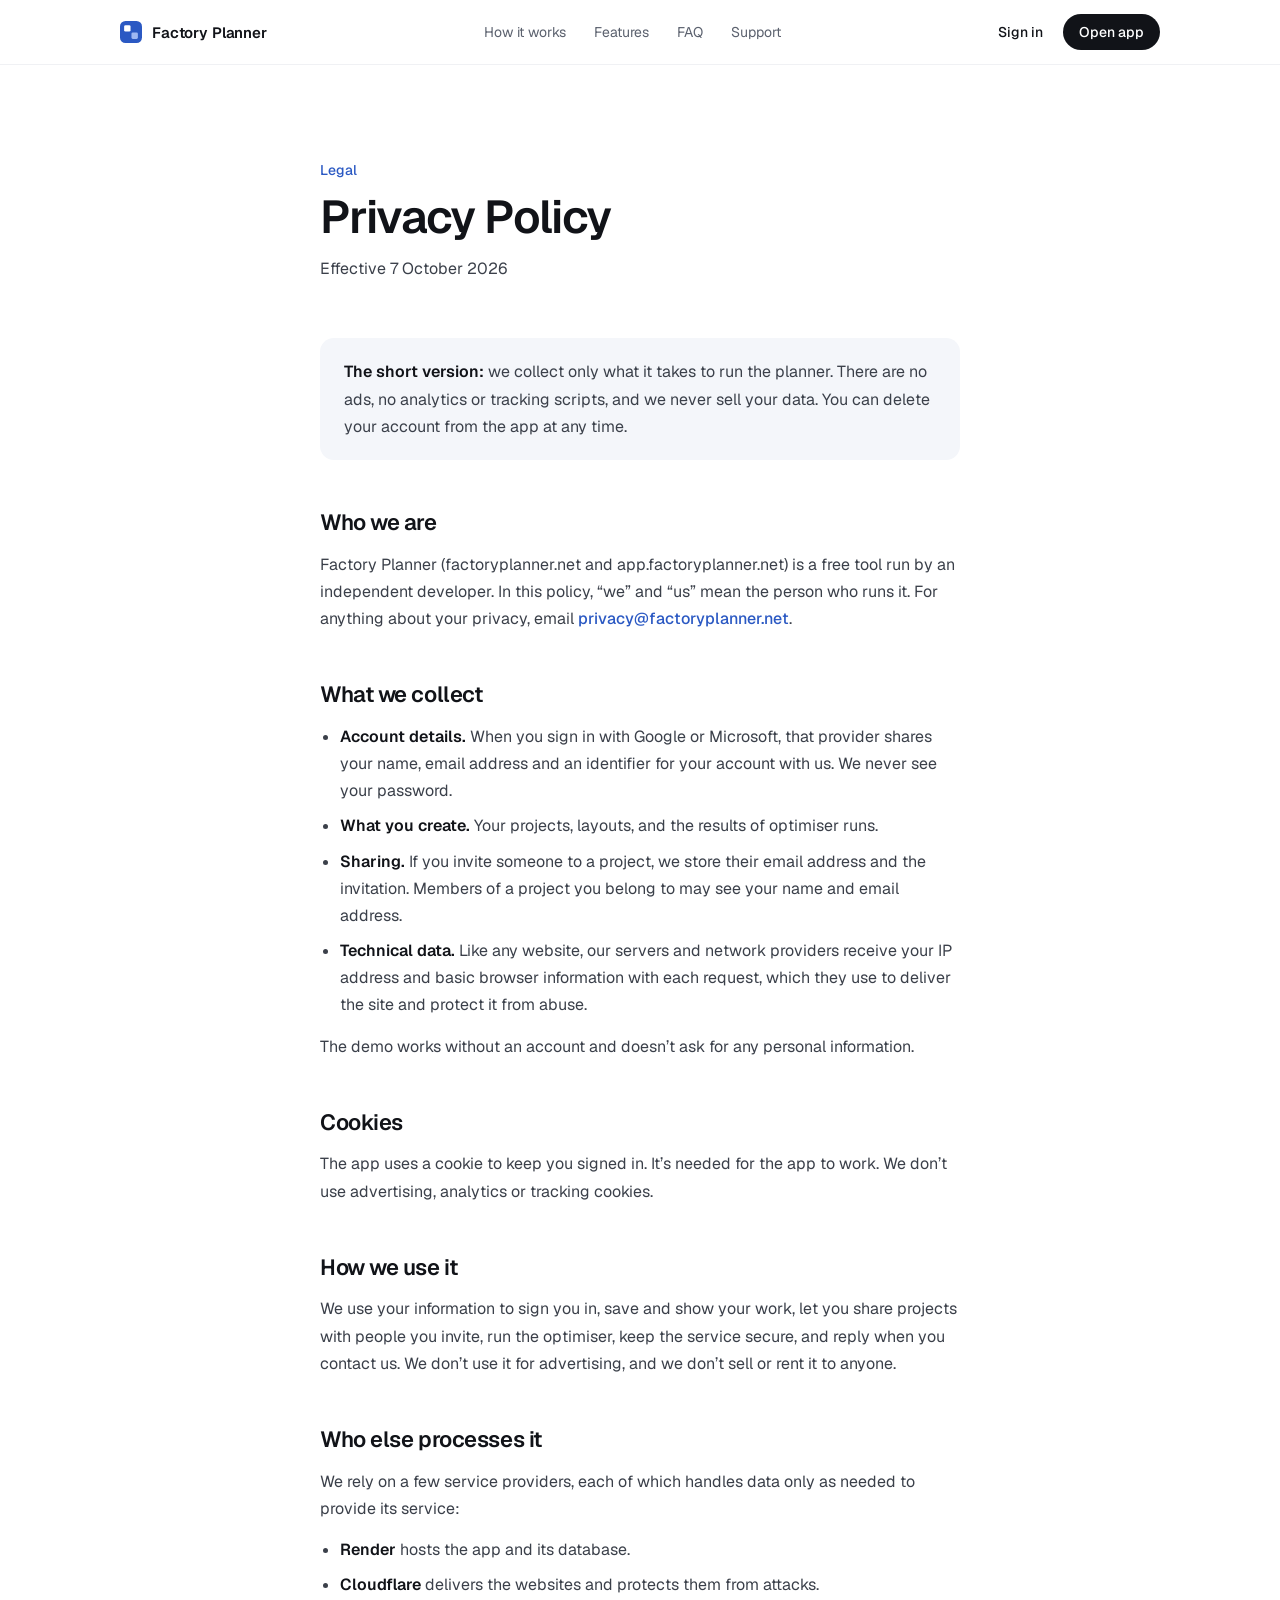
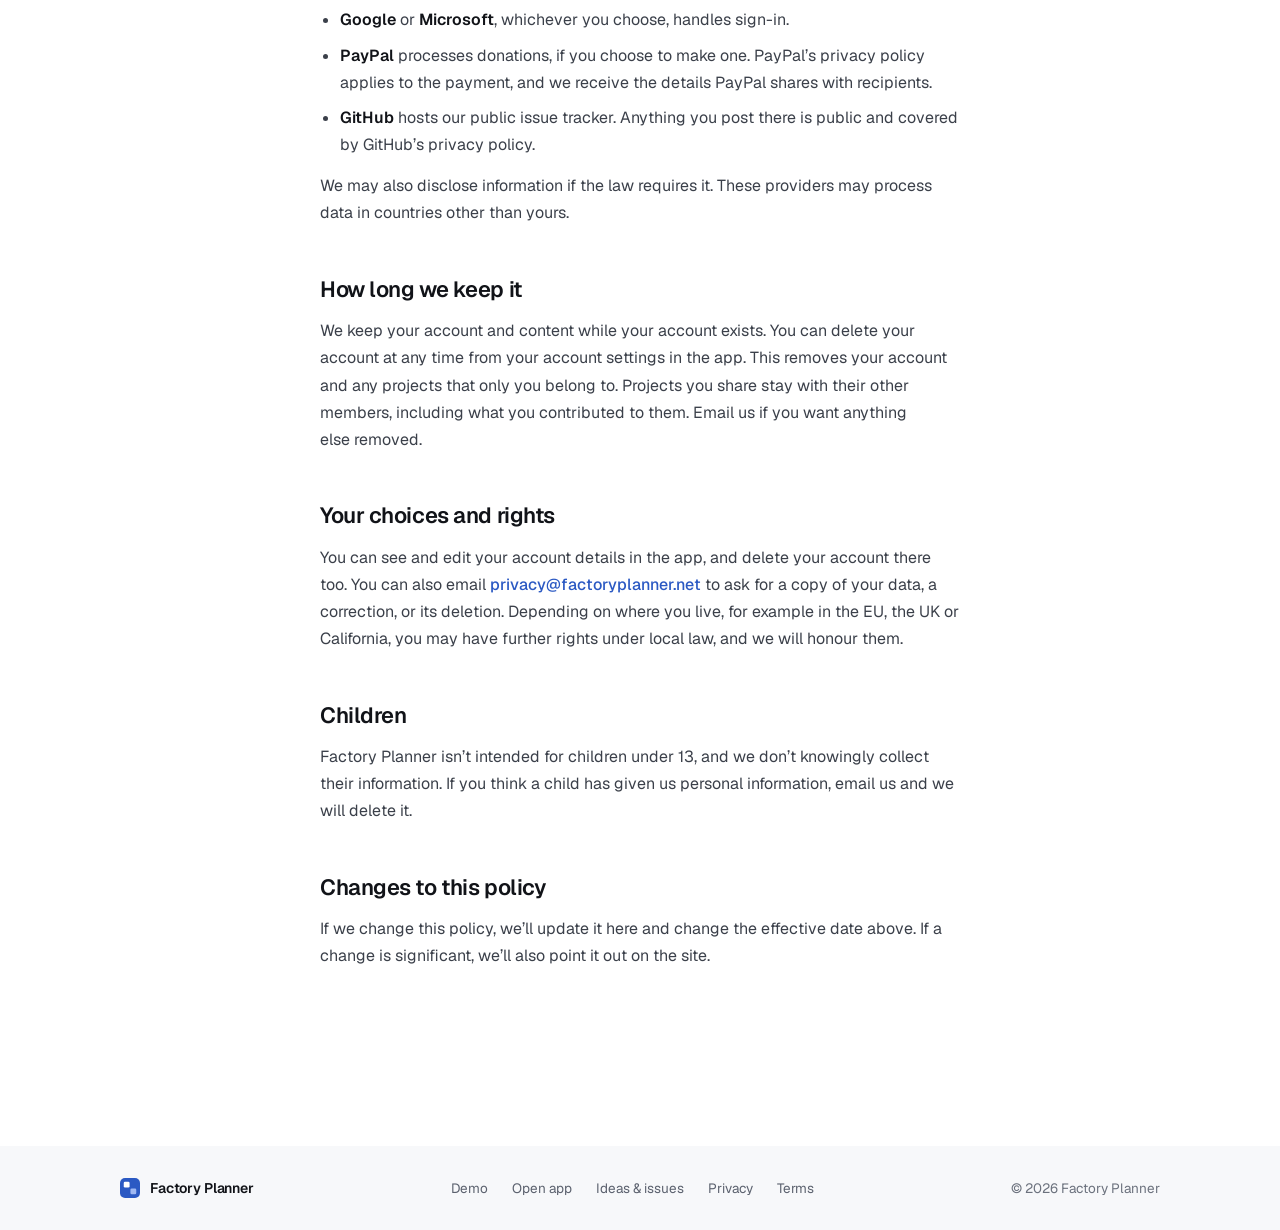
==== privacy.html @ 8584fde1 "Add privacy policy and terms pages - Add privacy.html and terms.html, fixing the 404 footer links - " ====
<!DOCTYPE html>
<html lang="en">
<head>
<meta charset="utf-8">
<meta name="viewport" content="width=device-width, initial-scale=1">
<title>Privacy Policy — Factory Planner</title>
<meta name="description" content="What Factory Planner collects, why, who processes it, and how to delete your account and data.">
<link rel="canonical" href="https://factoryplanner.net/privacy">
<link rel="icon" type="image/png" sizes="96x96" href="favicon-96.png">
<link rel="icon" type="image/svg+xml" href="favicon.svg">
<link rel="apple-touch-icon" href="apple-touch-icon.png">
<meta name="theme-color" content="#ffffff">

<link rel="preload" href="fonts/geist-latin.woff2" as="font" type="font/woff2" crossorigin>
<link rel="stylesheet" href="styles.css">
<script src="main.js" defer></script>
</head>
<body>
<a class="skip" href="#main">Skip to content</a>

<header class="site-header">
  <div class="wrap header-row">
    <a class="brand" href="/">
      <svg width="22" height="22" viewBox="0 0 24 24" aria-hidden="true"><rect width="24" height="24" rx="6" fill="#2b59c3"/><rect x="4.5" y="4.5" width="7" height="7" rx="1.5" fill="#fff"/><rect x="12.5" y="12.5" width="7" height="7" rx="1.5" fill="#9fb8f2"/></svg>
      <span>Factory Planner</span>
    </a>
    <nav class="nav" aria-label="Main">
      <a href="/#how">How it works</a>
      <a href="/#features">Features</a>
      <a href="/#faq">FAQ</a>
      <a href="/#support">Support</a>
    </nav>
    <div class="header-actions">
      <a class="header-signin" href="https://app.factoryplanner.net/login">Sign in</a>
      <a class="btn btn-dark btn-sm" href="https://app.factoryplanner.net">Open app</a>
      <button class="menu-btn" type="button" aria-label="Menu" aria-expanded="false" aria-controls="mobile-menu">
        <svg class="icon-open" width="18" height="18" viewBox="0 0 18 18" aria-hidden="true"><path d="M3 6h12M3 12h12" stroke="currentColor" stroke-width="1.6" stroke-linecap="round"/></svg>
        <svg class="icon-close" width="18" height="18" viewBox="0 0 18 18" aria-hidden="true" hidden><path d="M4 4l10 10M14 4L4 14" stroke="currentColor" stroke-width="1.6" stroke-linecap="round"/></svg>
      </button>
    </div>
  </div>
  <nav class="mobile-menu" id="mobile-menu" aria-label="Main" hidden>
    <a href="/#how">How it works</a>
    <a href="/#features">Features</a>
    <a href="/#faq">FAQ</a>
    <a href="/#support">Support</a>
    <a href="https://app.factoryplanner.net/login">Sign in</a>
  </nav>
</header>

<main id="main" tabindex="-1">
  <article class="wrap legal">
    <div class="legal-head">
      <span class="eyebrow">Legal</span>
      <h1 class="h2">Privacy Policy</h1>
      <p>Effective 7 October 2026</p>
    </div>

    <div class="legal-summary">
      <p><strong>The short version:</strong> we collect only what it takes to run the planner. There are no ads, no analytics or tracking scripts, and we never sell your data. You can delete your account from the app at any time.</p>
    </div>

    <h2>Who we are</h2>
    <p>Factory Planner (factoryplanner.net and app.factoryplanner.net) is a free tool run by an independent developer. In this policy, “we” and “us” mean the person who runs it. For anything about your privacy, email <a class="inline-link" href="mailto:privacy@factoryplanner.net">privacy@factoryplanner.net</a>.</p>

    <h2>What we collect</h2>
    <ul>
      <li><strong>Account details.</strong> When you sign in with Google or Microsoft, that provider shares your name, email address and an identifier for your account with us. We never see your password.</li>
      <li><strong>What you create.</strong> Your projects, layouts, and the results of optimiser runs.</li>
      <li><strong>Sharing.</strong> If you invite someone to a project, we store their email address and the invitation. Members of a project you belong to may see your name and email address.</li>
      <li><strong>Technical data.</strong> Like any website, our servers and network providers receive your IP address and basic browser information with each request, which they use to deliver the site and protect it from abuse.</li>
    </ul>
    <p>The demo works without an account and doesn’t ask for any personal information.</p>

    <h2>Cookies</h2>
    <p>The app uses a cookie to keep you signed in. It’s needed for the app to work. We don’t use advertising, analytics or tracking cookies.</p>

    <h2>How we use it</h2>
    <p>We use your information to sign you in, save and show your work, let you share projects with people you invite, run the optimiser, keep the service secure, and reply when you contact us. We don’t use it for advertising, and we don’t sell or rent it to anyone.</p>

    <h2>Who else processes it</h2>
    <p>We rely on a few service providers, each of which handles data only as needed to provide its service:</p>
    <ul>
      <li><strong>Render</strong> hosts the app and its database.</li>
      <li><strong>Cloudflare</strong> delivers the websites and protects them from attacks.</li>
      <li><strong>Google</strong> or <strong>Microsoft</strong>, whichever you choose, handles sign-in.</li>
      <li><strong>PayPal</strong> processes donations, if you choose to make one. PayPal’s privacy policy applies to the payment, and we receive the details PayPal shares with recipients.</li>
      <li><strong>GitHub</strong> hosts our public issue tracker. Anything you post there is public and covered by GitHub’s privacy policy.</li>
    </ul>
    <p>We may also disclose information if the law requires it. These providers may process data in countries other than yours.</p>

    <h2>How long we keep it</h2>
    <p>We keep your account and content while your account exists. You can delete your account at any time from your account settings in the app. This removes your account and any projects that only you belong to. Projects you share stay with their other members, including what you contributed to them. Email us if you want anything else removed.</p>

    <h2>Your choices and rights</h2>
    <p>You can see and edit your account details in the app, and delete your account there too. You can also email <a class="inline-link" href="mailto:privacy@factoryplanner.net">privacy@factoryplanner.net</a> to ask for a copy of your data, a correction, or its deletion. Depending on where you live, for example in the EU, the UK or California, you may have further rights under local law, and we will honour them.</p>

    <h2>Children</h2>
    <p>Factory Planner isn’t intended for children under 13, and we don’t knowingly collect their information. If you think a child has given us personal information, email us and we will delete it.</p>

    <h2>Changes to this policy</h2>
    <p>If we change this policy, we’ll update it here and change the effective date above. If a change is significant, we’ll also point it out on the site.</p>
  </article>
</main>

<footer class="site-footer footer-slim">
  <div class="wrap">
    <div class="foot-bottom">
      <a class="brand" href="/">
        <svg width="20" height="20" viewBox="0 0 24 24" aria-hidden="true"><rect width="24" height="24" rx="6" fill="#2b59c3"/><rect x="4.5" y="4.5" width="7" height="7" rx="1.5" fill="#fff"/><rect x="12.5" y="12.5" width="7" height="7" rx="1.5" fill="#9fb8f2"/></svg>
        <span>Factory Planner</span>
      </a>
      <nav class="foot-nav" aria-label="Footer">
        <a href="https://app.factoryplanner.net/try">Demo</a>
        <a href="https://app.factoryplanner.net">Open app</a>
        <a href="https://github.com/mcpcpc/factoryplanner.net/issues" target="_blank" rel="noopener">Ideas &amp; issues</a>
        <a href="/privacy" aria-current="page">Privacy</a>
        <a href="/terms">Terms</a>
      </nav>
      <span>© 2026 Factory Planner</span>
    </div>
  </div>
</footer>
</body>
</html>
---- styles.css ----
/* Factory Planner — landing page */
/* Geist (SIL OFL 1.1, see fonts/OFL.txt): variable, latin subset */
@font-face {
  font-family: "Geist";
  font-style: normal;
  font-weight: 100 900;
  font-display: swap;
  src: url("fonts/geist-latin.woff2") format("woff2");
  unicode-range: U+0000-00FF, U+0131, U+0152-0153, U+02BB-02BC, U+02C6, U+02DA, U+02DC, U+0304, U+0308, U+0329, U+2000-206F, U+20AC, U+2122, U+2191, U+2193, U+2212, U+2215, U+FEFF, U+FFFD;
}

:root {
  --ink: #111318;
  --ink-2: #3b404a;
  --muted: #5b616e;
  --subtle: #6b717d;
  --faint: #8a909c;
  --line: #eceef1;
  --surface: #f7f8fa;
  --panel: #f4f6fa;
  --blue: #2b59c3;
  --blue-hover: #244ea9;
  --blue-soft: #eef2fb;
  --blue-tint: #dbe4fa;
  --pad: clamp(20px, 5vw, 40px);
  --section: clamp(112px, 14vw, 176px);
}

*, *::before, *::after { box-sizing: border-box; }
html { scroll-behavior: smooth; }
body {
  margin: 0; background: #fff; color: var(--ink);
  font-family: "Geist", system-ui, -apple-system, "Segoe UI", sans-serif;
  -webkit-font-smoothing: antialiased;
}
a { color: var(--blue); text-decoration: none; }
a:hover { text-decoration: underline; }
:focus-visible { outline: 2px solid var(--blue); outline-offset: 2px; }
h1, h2, h3, p { margin: 0; }
p { text-wrap: pretty; }
[hidden] { display: none !important; }
main:focus { outline: none; }

.wrap { max-width: 1120px; margin: 0 auto; padding-inline: var(--pad); }
.anchor { scroll-margin-top: 64px; }

.skip {
  position: absolute; left: -9999px; top: 8px; z-index: 50;
  padding: 10px 14px; border-radius: 8px;
  background: var(--ink); color: #fff; font-size: 14px; font-weight: 500;
}
.skip:focus { left: 16px; text-decoration: none; }

/* Buttons and links */
.btn {
  display: inline-flex; align-items: center; gap: 10px;
  height: 48px; padding: 0 24px; border-radius: 999px; border: 0;
  font-family: inherit; font-size: 15px; font-weight: 500; line-height: 1;
  white-space: nowrap; cursor: pointer;
}
.btn:hover { text-decoration: none; }
.btn-sm { height: 36px; padding: 0 16px; font-size: 14px; }
.btn-primary { background: var(--blue); color: #fff; gap: 8px; box-shadow: 0 1px 2px rgba(17,19,24,.12), 0 8px 20px -8px rgba(43,89,195,.6); }
.btn-primary:hover { background: var(--blue-hover); }
.btn-dark { background: var(--ink); color: #fff; }
.btn-dark:hover { background: var(--blue); }
.text-link {
  display: inline-flex; align-items: center; gap: 10px;
  font-size: 15px; font-weight: 500; color: var(--ink); white-space: nowrap;
}
.text-link:hover { color: var(--blue); text-decoration: none; }
.inline-link { color: var(--blue); font-weight: 500; white-space: nowrap; }

/* Header */
.site-header {
  position: sticky; top: 0; z-index: 20;
  background: rgba(255,255,255,.82);
  backdrop-filter: saturate(1.6) blur(14px);
  -webkit-backdrop-filter: saturate(1.6) blur(14px);
  border-bottom: 1px solid #f0f1f4;
}
.header-row { height: 64px; display: flex; align-items: center; gap: 16px; }
.brand {
  display: inline-flex; align-items: center; gap: 10px;
  font-size: 15px; font-weight: 600; letter-spacing: -.01em;
  color: var(--ink); white-space: nowrap;
}
.brand:hover { text-decoration: none; }
.nav { flex: 1; display: flex; justify-content: center; gap: 28px; }
.nav a { font-size: 14px; color: var(--muted); }
.nav a:hover { color: var(--ink); text-decoration: none; }
.header-actions { margin-left: auto; display: flex; align-items: center; gap: 20px; }
.header-signin { font-size: 14px; font-weight: 500; color: var(--ink); white-space: nowrap; }
.header-signin:hover { color: var(--blue); text-decoration: none; }
.menu-btn {
  display: none; align-items: center; justify-content: center;
  width: 40px; height: 40px; margin: 0 -8px;
  border: 0; border-radius: 8px; background: transparent; color: var(--ink); cursor: pointer;
}
.menu-btn:hover { background: #f4f5f7; }
.mobile-menu { display: flex; flex-direction: column; background: #fff; padding: 4px var(--pad) 20px; }
.mobile-menu a { display: flex; align-items: center; height: 48px; font-size: 17px; color: var(--ink); }
.mobile-menu a:hover { color: var(--blue); text-decoration: none; }
@media (max-width: 819px) { .nav { display: none; } .menu-btn { display: inline-flex; } }
@media (min-width: 820px) { .mobile-menu { display: none !important; } }
@media (max-width: 419px) { .header-signin { display: none; } }

/* Hero */
.hero { background: radial-gradient(ellipse 70% 55% at 50% 0%, var(--blue-soft) 0%, rgba(238,242,251,0) 72%); }
.hero-inner {
  padding-block: clamp(72px, 11vw, 136px) clamp(96px, 12vw, 160px);
  display: flex; flex-direction: column; align-items: center; gap: clamp(56px, 8vw, 88px);
}
.hero-copy { display: flex; flex-direction: column; align-items: center; text-align: center; gap: 28px; max-width: 760px; }
.hero h1 { font-size: clamp(42px, 6.6vw, 76px); line-height: 1; font-weight: 600; letter-spacing: -.045em; text-wrap: balance; }
.lede { max-width: 560px; font-size: clamp(17px, 1.8vw, 19px); line-height: 1.55; color: var(--muted); }
.actions { display: flex; flex-wrap: wrap; align-items: center; justify-content: center; gap: 12px 28px; margin-top: 8px; }
.note { font-size: 13.5px; color: var(--subtle); }

.demo {
  width: 100%; max-width: 880px; min-width: 0;
  border-radius: 24px; background: #fafbfc; overflow: hidden;
  box-shadow: 0 0 0 1px rgba(17,19,24,.06), 0 2px 4px rgba(17,19,24,.03), 0 48px 96px -48px rgba(17,19,24,.32);
}
.demo-bar {
  display: flex; align-items: center; justify-content: space-between; gap: 12px;
  min-height: 56px; padding: 12px 16px 0 24px; font-size: 13.5px; color: var(--muted);
}
.demo-bar .ellipsis { white-space: nowrap; overflow: hidden; text-overflow: ellipsis; }
.demo-bar .right { display: inline-flex; align-items: center; gap: 14px; white-space: nowrap; font-variant-numeric: tabular-nums; }
.demo-bar strong { color: var(--ink); font-weight: 600; }
.optimise {
  display: inline-flex; align-items: center; gap: 6px;
  height: 32px; padding: 0 14px; border: 0; border-radius: 999px;
  background: var(--blue); color: #fff; cursor: pointer;
  font-family: inherit; font-size: 13px; font-weight: 500;
}
.optimise:hover { background: var(--blue-hover); }
.demo-body { padding: clamp(4px, 1.5vw, 12px) clamp(8px, 2vw, 20px) clamp(8px, 2vw, 20px); }
.demo svg, .panel svg { display: block; width: 100%; height: auto; }
#hero-plan { user-select: none; -webkit-user-select: none; }
.machine { cursor: grab; touch-action: none; outline: none; }
.machine.dragging { cursor: grabbing; }
.machine .body { fill: #fff; stroke: #e1e4ea; stroke-width: 1; filter: drop-shadow(0 1px 2px rgba(17,19,24,.08)); }
.machine.dragging .body { fill: var(--blue-soft); stroke: var(--blue); }
.machine text { font: 500 10px "Geist", system-ui, sans-serif; fill: var(--ink-2); pointer-events: none; }
.machine .ring { fill: none; stroke: var(--blue); stroke-width: 2; opacity: 0; }
.machine:focus-visible .ring { opacity: 1; }

/* Sections */
.eyebrow { font-size: 14px; font-weight: 500; color: var(--blue); }
.h2 { font-size: clamp(32px, 4.2vw, 46px); line-height: 1.05; font-weight: 600; letter-spacing: -.035em; text-wrap: balance; }
.section-head { display: flex; flex-direction: column; gap: 14px; max-width: 600px; margin-bottom: clamp(48px, 6vw, 72px); }

.how { padding-bottom: var(--section); }
.steps {
  display: grid; grid-template-columns: 1fr; gap: clamp(40px, 5vw, 56px) clamp(32px, 4vw, 48px);
  margin: 0; padding: 0; list-style: none;
}
@media (min-width: 560px) { .steps { grid-template-columns: repeat(2, 1fr); } }
@media (min-width: 1040px) { .steps { grid-template-columns: repeat(4, 1fr); } }
.step { display: flex; flex-direction: column; gap: 12px; }
.step svg { margin-bottom: 10px; }
.step h3 { font-size: 17px; font-weight: 600; letter-spacing: -.015em; }
.step p { font-size: 15px; line-height: 1.6; color: var(--muted); }

.features { padding-bottom: var(--section); display: flex; flex-direction: column; gap: clamp(96px, 12vw, 160px); }
.feature { display: flex; flex-wrap: wrap; align-items: center; gap: clamp(40px, 7vw, 96px); }
.feature.reverse { flex-direction: row-reverse; }
.feature-copy { flex: 1 1 320px; min-width: 0; max-width: 420px; display: flex; flex-direction: column; gap: 18px; }
.feature h3 { font-size: clamp(28px, 3.4vw, 36px); line-height: 1.1; font-weight: 600; letter-spacing: -.03em; text-wrap: balance; }
.feature-copy p { font-size: 16.5px; line-height: 1.6; color: var(--muted); }
.panel {
  flex: 1 1 420px; min-width: 0; border-radius: 28px; background: var(--panel);
  padding: clamp(24px, 4vw, 44px); display: flex; flex-direction: column; gap: clamp(20px, 3vw, 28px);
}
.shadowed { filter: drop-shadow(0 1px 2px rgba(17,19,24,.1)); }
.stats { display: flex; flex-wrap: wrap; gap: 12px 40px; font-variant-numeric: tabular-nums; }
.stat { display: flex; flex-direction: column; gap: 4px; }
.stat > span { font-size: 13px; color: var(--muted); }
.stat strong { font-size: 22px; font-weight: 600; letter-spacing: -.02em; color: var(--faint); }
.stat.accent > span { color: var(--blue); }
.stat.accent strong { color: var(--ink); }
.formats { display: flex; flex-wrap: wrap; align-items: center; gap: 8px 20px; font-size: 14px; font-weight: 500; color: var(--ink-2); }
.formats .accent { color: var(--blue); }
.formats .ready { margin-left: auto; display: inline-flex; align-items: center; gap: 6px; font-weight: 400; color: var(--muted); }

.faq { padding-bottom: var(--section); display: flex; flex-wrap: wrap; gap: 40px clamp(40px, 7vw, 96px); }
.faq-head { flex: 1 1 260px; max-width: 340px; display: flex; flex-direction: column; gap: 14px; }
.faq-list { flex: 2 1 460px; min-width: 0; }
.faq details { border-bottom: 1px solid var(--line); }
.faq summary {
  list-style: none; cursor: pointer;
  display: flex; align-items: center; justify-content: space-between; gap: 16px;
  padding: 24px 0; font-size: 17px; font-weight: 500; letter-spacing: -.01em;
}
.faq summary::-webkit-details-marker { display: none; }
.faq summary svg { flex: none; }
.faq .plus-v { transform-origin: 7px 7px; transition: transform .2s; }
.faq details[open] .plus-v { transform: scaleY(0); }
.faq details p { margin: 0 0 24px; max-width: 600px; font-size: 15.5px; line-height: 1.65; color: var(--muted); }
.faq-more { margin-top: 28px; font-size: 15px; line-height: 1.6; color: var(--muted); }

.cta-section { background: radial-gradient(ellipse 60% 70% at 50% 100%, var(--blue-soft) 0%, rgba(238,242,251,0) 72%); }
.cta {
  padding-block: clamp(64px, 8vw, 96px) var(--section);
  display: flex; flex-direction: column; align-items: center; text-align: center; gap: 24px;
}
.cta h2 { font-size: clamp(34px, 5vw, 56px); line-height: 1.02; font-weight: 600; letter-spacing: -.045em; text-wrap: balance; }
.cta p { max-width: 440px; font-size: 17px; line-height: 1.6; color: var(--muted); }

/* Legal pages (privacy, terms) */
.legal { max-width: 720px; padding-block: clamp(56px, 8vw, 96px) var(--section); }
.legal-head { display: flex; flex-direction: column; gap: 14px; margin-bottom: clamp(40px, 5vw, 56px); }
.legal-head p { font-size: 15px; color: var(--subtle); }
.legal h2 { margin: 48px 0 14px; font-size: 22px; line-height: 1.3; font-weight: 600; letter-spacing: -.02em; }
.legal p, .legal li { font-size: 16px; line-height: 1.7; color: var(--ink-2); }
.legal p + p, .legal p + ul, .legal ul + p { margin-top: 14px; }
.legal ul { margin: 0; padding-left: 20px; display: flex; flex-direction: column; gap: 8px; }
.legal strong { color: var(--ink); font-weight: 600; }
.legal .inline-link { white-space: normal; }
.legal-summary { padding: 20px 24px; border-radius: 14px; background: var(--panel); }

/* Footer */
.site-footer { background: var(--surface); }
.site-footer .wrap { padding-block: clamp(56px, 7vw, 80px) 32px; display: flex; flex-direction: column; gap: clamp(48px, 6vw, 64px); }
.support { display: flex; flex-wrap: wrap; align-items: flex-start; gap: 24px 48px; }
.support svg { flex: none; }
.support-copy { flex: 1 1 360px; min-width: 0; max-width: 620px; display: flex; flex-direction: column; gap: 10px; }
.support h2 { font-size: 20px; line-height: 1.3; font-weight: 600; letter-spacing: -.02em; }
.support p { font-size: 15px; line-height: 1.6; color: var(--muted); }
.foot-bottom {
  display: flex; flex-wrap: wrap; align-items: center; justify-content: space-between; gap: 16px 32px;
  padding-top: 28px; border-top: 1px solid #e6e8ec; font-size: 13.5px; color: var(--subtle);
}
.footer-slim .wrap { padding-block: 32px; }
.footer-slim .foot-bottom { padding-top: 0; border-top: 0; }
.foot-bottom .brand { font-size: 14px; }
.foot-nav { display: flex; flex-wrap: wrap; gap: 8px 24px; }
.foot-nav a { color: var(--muted); }
.foot-nav a:hover { color: var(--ink); text-decoration: none; }

@media (prefers-reduced-motion: reduce) {
  html { scroll-behavior: auto; }
  .faq .plus-v { transition: none; }
}
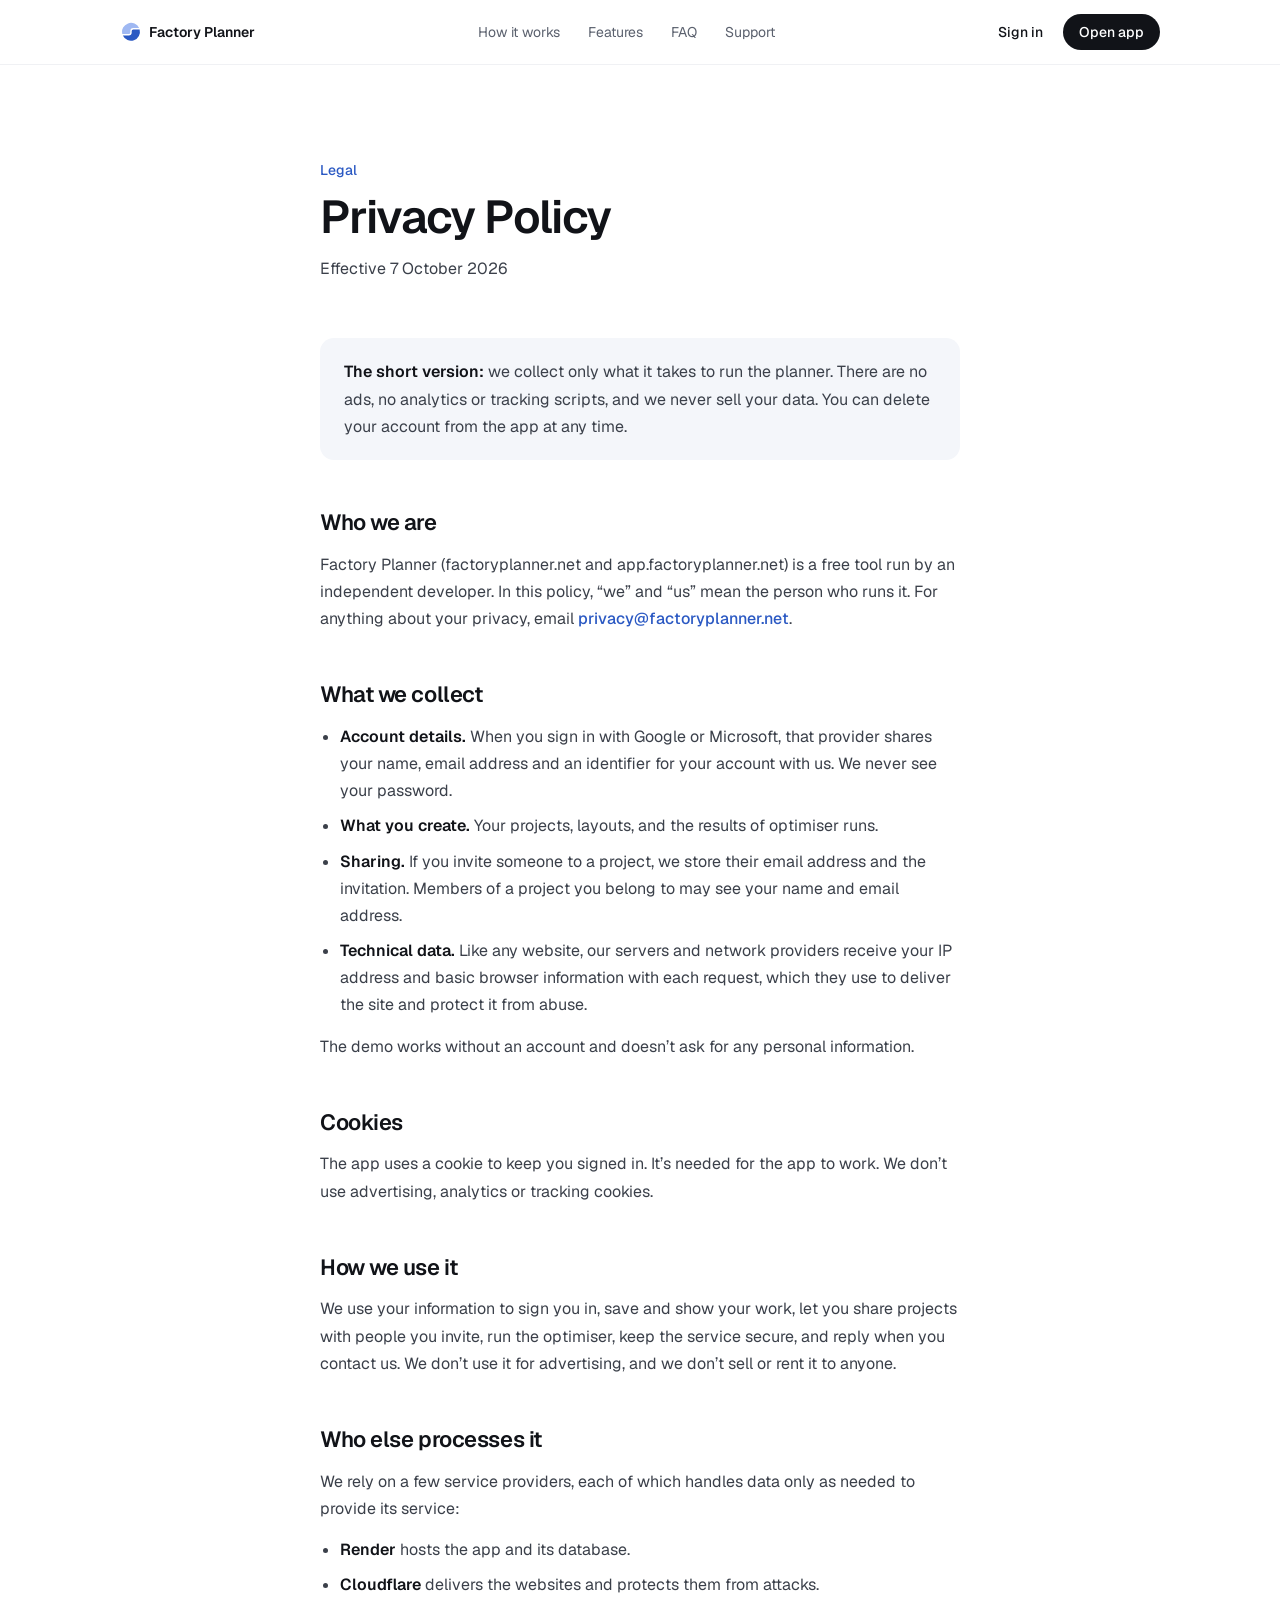
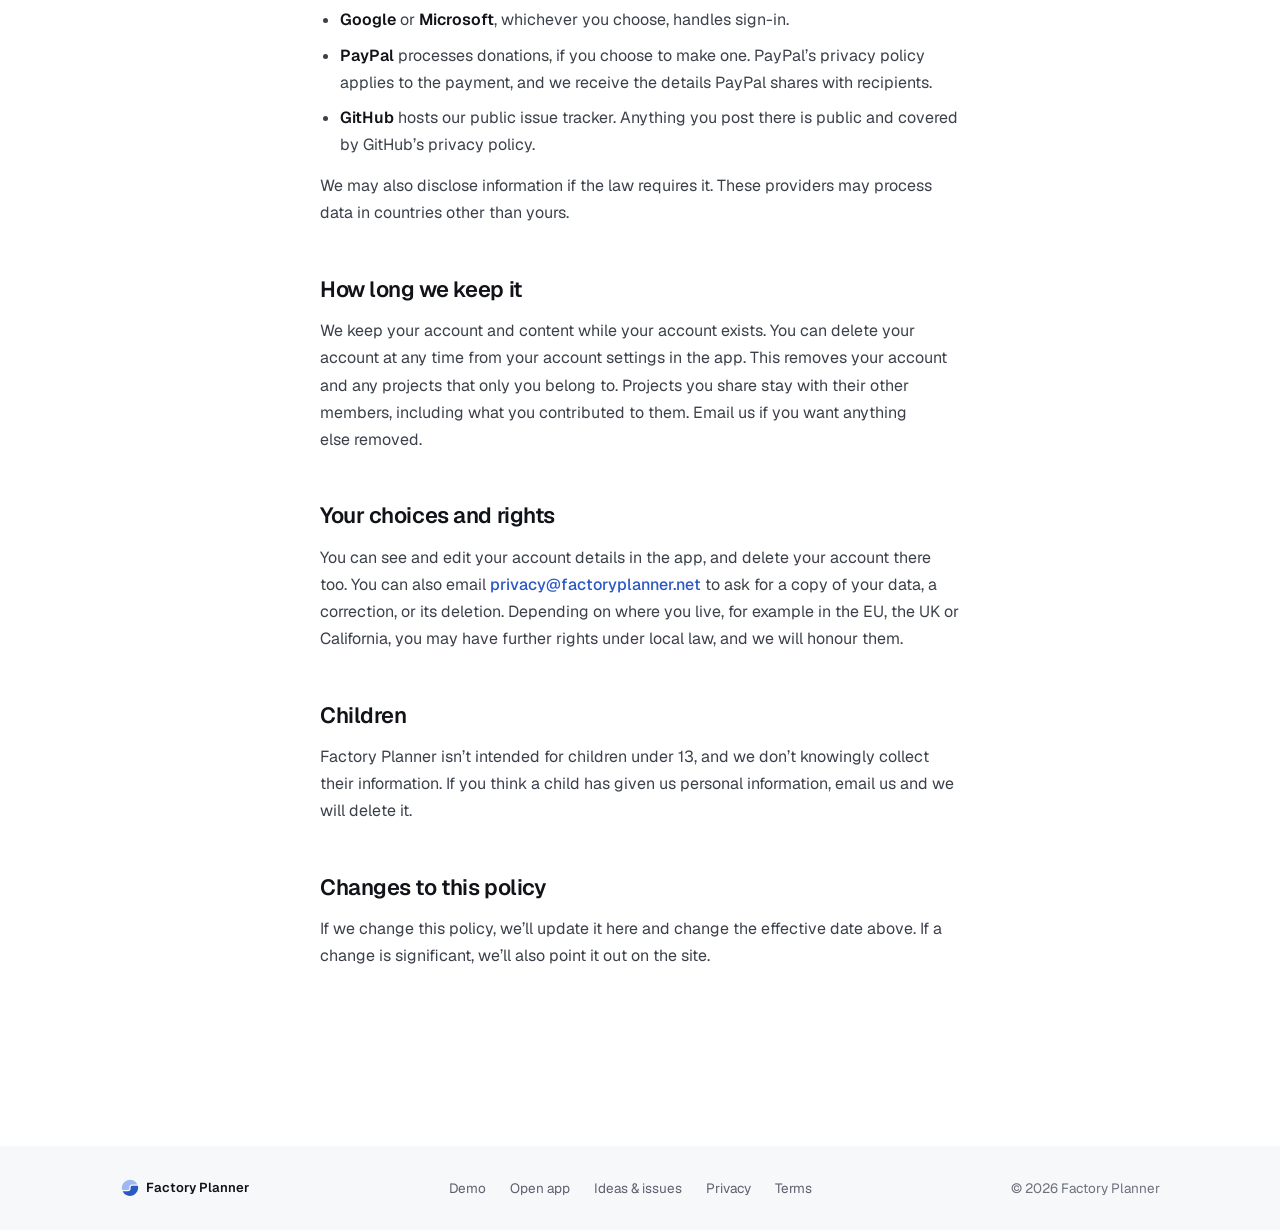
==== commit 6047e33d: "Update logos to the Passage mark from the brand guidelines Replace the square-tiles logo with the tw" ====
--- a/privacy.html
+++ b/privacy.html
@@ -21,7 +21,7 @@
 <header class="site-header">
   <div class="wrap header-row">
     <a class="brand" href="/">
-      <svg width="22" height="22" viewBox="0 0 24 24" aria-hidden="true"><rect width="24" height="24" rx="6" fill="#2b59c3"/><rect x="4.5" y="4.5" width="7" height="7" rx="1.5" fill="#fff"/><rect x="12.5" y="12.5" width="7" height="7" rx="1.5" fill="#9fb8f2"/></svg>
+      <svg width="22" height="22" viewBox="0 0 24 24" aria-hidden="true"><path d="M3.11 15.75H9.5A3.25 3.25 0 0 0 12.75 12.5V11A1.75 1.75 0 0 1 14.5 9.25H21.42A9.75 9.75 0 0 1 3.11 15.75Z" fill="#2b59c3"/><path d="M2.58 14.25H9.5A1.75 1.75 0 0 0 11.25 12.5V11A3.25 3.25 0 0 1 14.5 7.75H20.89A9.75 9.75 0 0 0 2.58 14.25Z" fill="#9fb8f2"/></svg>
       <span>Factory Planner</span>
     </a>
     <nav class="nav" aria-label="Main">
@@ -107,7 +107,7 @@
   <div class="wrap">
     <div class="foot-bottom">
       <a class="brand" href="/">
-        <svg width="20" height="20" viewBox="0 0 24 24" aria-hidden="true"><rect width="24" height="24" rx="6" fill="#2b59c3"/><rect x="4.5" y="4.5" width="7" height="7" rx="1.5" fill="#fff"/><rect x="12.5" y="12.5" width="7" height="7" rx="1.5" fill="#9fb8f2"/></svg>
+        <svg width="20" height="20" viewBox="0 0 24 24" aria-hidden="true"><path d="M3.11 15.75H9.5A3.25 3.25 0 0 0 12.75 12.5V11A1.75 1.75 0 0 1 14.5 9.25H21.42A9.75 9.75 0 0 1 3.11 15.75Z" fill="#2b59c3"/><path d="M2.58 14.25H9.5A1.75 1.75 0 0 0 11.25 12.5V11A3.25 3.25 0 0 1 14.5 7.75H20.89A9.75 9.75 0 0 0 2.58 14.25Z" fill="#9fb8f2"/></svg>
         <span>Factory Planner</span>
       </a>
       <nav class="foot-nav" aria-label="Footer">
--- a/styles.css
+++ b/styles.css
@@ -81,8 +81,8 @@
 }
 .header-row { height: 64px; display: flex; align-items: center; gap: 16px; }
 .brand {
-  display: inline-flex; align-items: center; gap: 10px;
-  font-size: 15px; font-weight: 600; letter-spacing: -.01em;
+  display: inline-flex; align-items: center; gap: 7px;
+  font-size: 14px; font-weight: 600;
   color: var(--ink); white-space: nowrap;
 }
 .brand:hover { text-decoration: none; }
@@ -235,7 +235,7 @@
 }
 .footer-slim .wrap { padding-block: 32px; }
 .footer-slim .foot-bottom { padding-top: 0; border-top: 0; }
-.foot-bottom .brand { font-size: 14px; }
+.foot-bottom .brand { gap: 6px; font-size: 13px; }
 .foot-nav { display: flex; flex-wrap: wrap; gap: 8px 24px; }
 .foot-nav a { color: var(--muted); }
 .foot-nav a:hover { color: var(--ink); text-decoration: none; }
